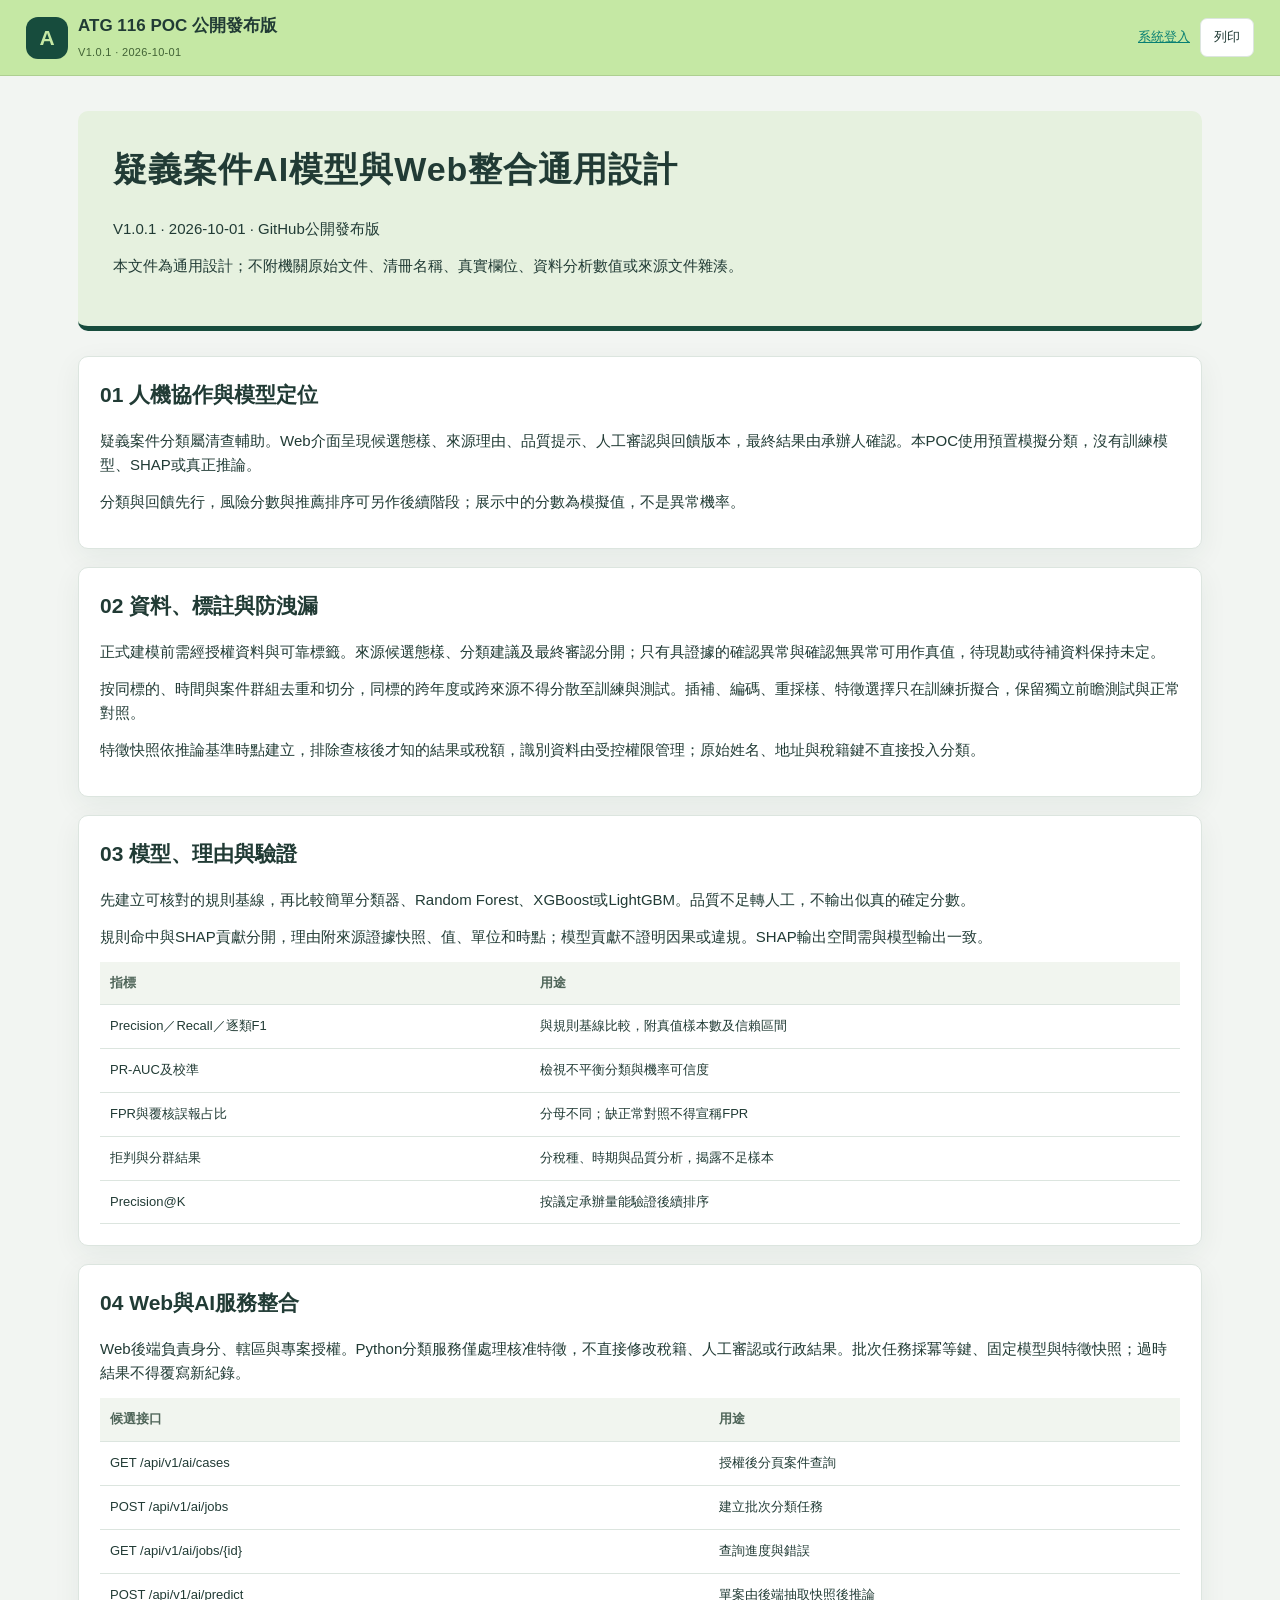
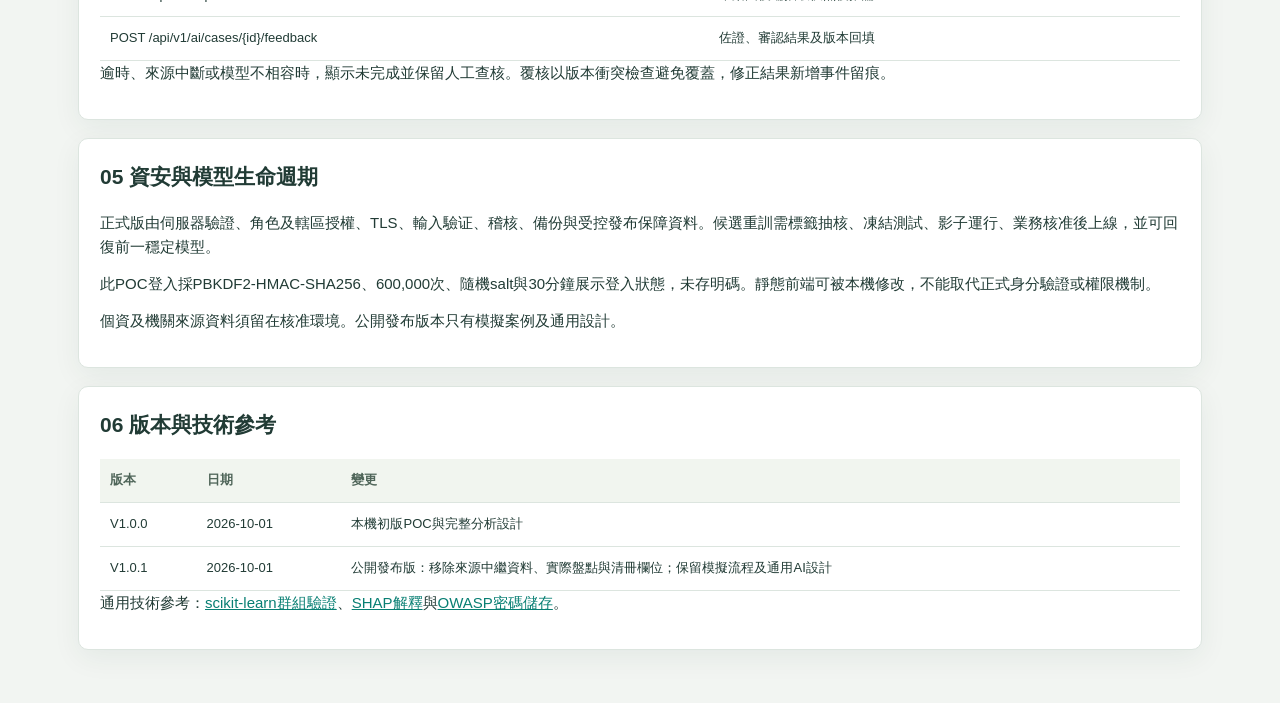
==== AI模型建構設計.html @ 0a3c7b0c "Publish source-free ATG 116 public POC v1.0.1" ====
<!doctype html><html lang="zh-Hant"><head><meta charset="utf-8"><meta name="viewport" content="width=device-width,initial-scale=1"><title>疑義案件AI模型與Web整合通用設計 · V1.0.1</title><link rel="stylesheet" href="styles.css"></head><body><header class="topbar"><div class="brand"><div class="brandmark">A</div><div><strong>ATG 116 POC 公開發布版</strong><small>V1.0.1 · 2026-10-01</small></div></div><div class="account"><a href="index.html">系統登入</a><button onclick="window.print()">列印</button></div></header><main class="doc"><div class="doccover"><h1>疑義案件AI模型與Web整合通用設計</h1><p>V1.0.1 · 2026-10-01 · GitHub公開發布版</p><p>本文件為通用設計；不附機關原始文件、清冊名稱、真實欄位、資料分析數值或來源文件雜湊。</p></div><section class="panel"><h2>01 人機協作與模型定位</h2><p>疑義案件分類屬清查輔助。Web介面呈現候選態樣、來源理由、品質提示、人工審認與回饋版本，最終結果由承辦人確認。本POC使用預置模擬分類，沒有訓練模型、SHAP或真正推論。</p><p>分類與回饋先行，風險分數與推薦排序可另作後續階段；展示中的分數為模擬值，不是異常機率。</p></section><section class="panel"><h2>02 資料、標註與防洩漏</h2><p>正式建模前需經授權資料與可靠標籤。來源候選態樣、分類建議及最終審認分開；只有具證據的確認異常與確認無異常可用作真值，待現勘或待補資料保持未定。</p><p>按同標的、時間與案件群組去重和切分，同標的跨年度或跨來源不得分散至訓練與測試。插補、編碼、重採樣、特徵選擇只在訓練折擬合，保留獨立前瞻測試與正常對照。</p><p>特徵快照依推論基準時點建立，排除查核後才知的結果或稅額，識別資料由受控權限管理；原始姓名、地址與稅籍鍵不直接投入分類。</p></section><section class="panel"><h2>03 模型、理由與驗證</h2><p>先建立可核對的規則基線，再比較簡單分類器、Random Forest、XGBoost或LightGBM。品質不足轉人工，不輸出似真的確定分數。</p><p>規則命中與SHAP貢獻分開，理由附來源證據快照、值、單位和時點；模型貢獻不證明因果或違規。SHAP輸出空間需與模型輸出一致。</p><div class="tablewrap"><table><thead><tr><th>指標</th><th>用途</th></tr></thead><tbody><tr><td>Precision／Recall／逐類F1</td><td>與規則基線比較，附真值樣本數及信賴區間</td></tr><tr><td>PR-AUC及校準</td><td>檢視不平衡分類與機率可信度</td></tr><tr><td>FPR與覆核誤報占比</td><td>分母不同；缺正常對照不得宣稱FPR</td></tr><tr><td>拒判與分群結果</td><td>分稅種、時期與品質分析，揭露不足樣本</td></tr><tr><td>Precision@K</td><td>按議定承辦量能驗證後續排序</td></tr></tbody></table></div></section><section class="panel"><h2>04 Web與AI服務整合</h2><p>Web後端負責身分、轄區與專案授權。Python分類服務僅處理核准特徵，不直接修改稅籍、人工審認或行政結果。批次任務採冪等鍵、固定模型與特徵快照；過時結果不得覆寫新紀錄。</p><div class="tablewrap"><table><thead><tr><th>候選接口</th><th>用途</th></tr></thead><tbody><tr><td>GET /api/v1/ai/cases</td><td>授權後分頁案件查詢</td></tr><tr><td>POST /api/v1/ai/jobs</td><td>建立批次分類任務</td></tr><tr><td>GET /api/v1/ai/jobs/{id}</td><td>查詢進度與錯誤</td></tr><tr><td>POST /api/v1/ai/predict</td><td>單案由後端抽取快照後推論</td></tr><tr><td>POST /api/v1/ai/cases/{id}/feedback</td><td>佐證、審認結果及版本回填</td></tr></tbody></table></div><p>逾時、來源中斷或模型不相容時，顯示未完成並保留人工查核。覆核以版本衝突檢查避免覆蓋，修正結果新增事件留痕。</p></section><section class="panel"><h2>05 資安與模型生命週期</h2><p>正式版由伺服器驗證、角色及轄區授權、TLS、輸入驗证、稽核、備份與受控發布保障資料。候選重訓需標籤抽核、凍結測試、影子運行、業務核准後上線，並可回復前一穩定模型。</p><p>此POC登入採PBKDF2-HMAC-SHA256、600,000次、隨機salt與30分鐘展示登入狀態，未存明碼。靜態前端可被本機修改，不能取代正式身分驗證或權限機制。</p><p>個資及機關來源資料須留在核准環境。公開發布版本只有模擬案例及通用設計。</p></section><section class="panel"><h2>06 版本與技術參考</h2><div class="tablewrap"><table><thead><tr><th>版本</th><th>日期</th><th>變更</th></tr></thead><tbody><tr><td>V1.0.0</td><td>2026-10-01</td><td>本機初版POC與完整分析設計</td></tr><tr><td>V1.0.1</td><td>2026-10-01</td><td>公開發布版：移除來源中繼資料、實際盤點與清冊欄位；保留模擬流程及通用AI設計</td></tr></tbody></table></div><p>通用技術參考：<a href="https://scikit-learn.org/stable/modules/cross_validation.html">scikit-learn群組驗證</a>、<a href="https://shap.readthedocs.io/en/latest/generated/shap.TreeExplainer.html">SHAP解釋</a>與<a href="https://cheatsheetseries.owasp.org/cheatsheets/Password_Storage_Cheat_Sheet.html">OWASP密碼儲存</a>。</p></section></main></body></html>
---- styles.css ----
/* ATG 116 POC V1.0.1 | 2026-10-01 | See CHANGELOG.md */

:root{--green:#174c3d;--accent:#c5e8a4;--teal:#087f73;--bg:#f2f5f2;--ink:#213b35;--muted:#62756e;--line:#dce5df;--amber:#a46612;--red:#b24732;--shadow:0 8px 28px #173c2910}*{box-sizing:border-box}body{margin:0;font:15px/1.6 "Segoe UI","Microsoft JhengHei",sans-serif;color:var(--ink);background:var(--bg)}button,input,select,textarea{font:inherit}button,a,input,select,textarea{outline-offset:4px}button{cursor:pointer;border:1px solid var(--line);background:white;color:var(--ink);border-radius:7px;padding:8px 13px}button:hover{border-color:var(--teal);background:#edf6f0}button:disabled{opacity:.55;cursor:wait}.primary{background:var(--green);color:white;border-color:var(--green)}.primary:hover{background:#28684f;color:white}a{color:var(--teal)}h1,h2,h3,p{margin-top:0}h1{font-size:29px;line-height:1.4;letter-spacing:.03em}h2{font-size:21px}h3{font-size:16px;margin-bottom:9px}p{margin-bottom:13px}.muted,small{color:var(--muted)}.eyebrow{font-size:12px;letter-spacing:.17em;text-transform:uppercase;color:var(--teal);font-weight:700}.badge{display:inline-block;font-size:12px;border-radius:5px;padding:2px 7px;background:#e8f1e9;color:#356044;white-space:normal}.badge.amber{background:#fff2d8;color:#835417}.badge.red{background:#fdebe4;color:var(--red)}.badge.blue{background:#e8eff8;color:#32598a}.topbar{background:var(--accent);min-height:70px;padding:12px 26px;display:flex;align-items:center;gap:20px;border-bottom:1px solid #aecf91}.brand{display:flex;align-items:center;gap:10px;min-width:270px}.brandmark{display:grid;place-items:center;width:42px;height:42px;background:var(--green);border-radius:12px;color:var(--accent);font-weight:800;font-size:21px}.brand strong{display:block;font-size:17px}.brand small{font-size:11px;color:#426335;letter-spacing:.03em}.toplinks{display:flex;gap:5px;flex-wrap:wrap}.toplinks button{background:transparent;border:0}.toplinks .active{background:var(--green);color:white}.account{margin-left:auto;display:flex;align-items:center;gap:10px;font-size:13px}.shell{display:grid;grid-template-columns:210px minmax(0,1fr);min-height:calc(100vh - 70px)}.sidebar{background:#fff;border-right:1px solid var(--line);padding:23px 16px}.sidebar .eyebrow{margin:15px 11px 8px}.sidebar button{display:block;text-align:left;width:100%;border:none;margin-bottom:5px;padding:11px 14px}.sidebar .active{background:#e4f0e1;color:var(--green);font-weight:700;border-left:3px solid var(--teal)}.sidebar footer{font-size:12px;margin:30px 12px;color:var(--muted)}main{padding:27px 30px;min-width:0}.pagehead{display:flex;align-items:center;gap:18px;justify-content:space-between;margin-bottom:23px}.pagehead h1{margin-bottom:4px}.actions{display:flex;gap:8px;flex-wrap:wrap}.notice{border-left:3px solid var(--teal);background:#e7f2ec;padding:10px 16px;margin-bottom:20px;font-size:13px}.notice.warning{background:#fff5e2;border-color:#d79b35}.cards{display:grid;grid-template-columns:repeat(4,minmax(0,1fr));gap:15px;margin-bottom:22px}.card,.panel{background:white;border:1px solid var(--line);border-radius:10px;box-shadow:var(--shadow)}.card{padding:19px 20px}.card strong{display:block;font-size:31px;line-height:1.3;margin:7px 0}.card .unit{font-size:13px;font-weight:400}.panel{padding:21px;min-width:0;margin-bottom:18px}.panelhead{display:flex;justify-content:space-between;align-items:center;margin-bottom:15px;gap:15px}.panelhead h2{margin:0}.grid2{display:grid;grid-template-columns:minmax(0,1.5fr) minmax(0,1fr);gap:18px}.gridEqual{display:grid;grid-template-columns:1fr 1fr;gap:18px}.filters{display:flex;flex-wrap:wrap;gap:12px;align-items:end;margin-bottom:18px}label{display:block;font-size:13px;color:var(--muted)}label input,label select,label textarea{display:block;margin-top:5px;width:100%}input,select,textarea{border:1px solid #ccd9d0;border-radius:6px;padding:9px 11px;background:white;color:var(--ink);min-width:0}textarea{resize:vertical;min-height:90px}.filters input[type=search]{min-width:240px}.filters input[type=range]{padding:0;width:145px}.tablewrap{overflow:auto}table{width:100%;border-collapse:collapse;font-size:13px}th{background:#f1f5ef;text-align:left;color:#4f6559;font-weight:600}th,td{padding:11px 10px;border-bottom:1px solid var(--line);vertical-align:top}tbody tr:hover{background:#f8fbf6}td button{padding:4px 9px;font-size:12px}.num{text-align:right;font-variant-numeric:tabular-nums}.progress{height:9px;background:#e6ede7;border-radius:10px;overflow:hidden}.progress span{display:block;height:100%;background:var(--teal);border-radius:10px}.row{display:flex;justify-content:space-between;gap:18px;margin-bottom:9px}.steps{display:flex;gap:10px;flex-wrap:wrap}.step{flex:1;min-width:150px;border:1px solid var(--line);border-radius:8px;padding:15px}.step b{display:block;font-size:13px;color:var(--teal);margin-bottom:5px}.mapgrid{display:grid;grid-template-columns:240px minmax(0,1fr) 295px;gap:15px;align-items:start}.mapgrid .panel{padding:15px}.maparea{height:540px;position:relative;overflow:hidden;background:#edf0df;border:1px solid #cddcce;border-radius:10px}.maparea svg{width:100%;height:100%}.maplabel{position:absolute;top:14px;left:15px;background:#ffffffec;border-radius:6px;padding:7px 11px;font-size:12px;pointer-events:none}.maplegend{position:absolute;bottom:15px;left:15px;background:#ffffffed;padding:10px 13px;font-size:11px;border-radius:6px;pointer-events:none}.maptools{position:absolute;right:14px;top:15px;display:grid;gap:7px}.maptools button{width:36px;padding:4px}.mapcase{cursor:pointer;transition:opacity .2s}.mapcase:hover circle{stroke:white;stroke-width:4}.mapcase.selected circle{stroke:#1e4638;stroke-width:5}.layercheck{display:flex;gap:9px;align-items:center;padding:9px 0;color:var(--ink)}.layercheck input{width:17px;height:17px;margin:0}.mapfooter{font-size:11px;padding:7px 12px;background:#e2e9df}.reason{padding:10px 12px;background:#f2f6ef;border-radius:7px;margin-bottom:9px;font-size:13px}.reason small{display:block}.detailgrid{display:grid;grid-template-columns:1fr 1fr;gap:11px;margin-bottom:17px}.detailgrid small{display:block}.timeline{border-left:2px solid #cfdfd0;padding-left:14px;margin:15px 0}.timeline p{font-size:12px}.chat{padding:14px;border-radius:9px;background:#edf5ec;margin-bottom:15px}.metricrows .row{font-size:13px}.metricrows .progress{margin-bottom:18px}.doclink{display:block;padding:15px;border:1px solid var(--line);border-radius:8px;margin-top:12px;text-decoration:none}.doclink strong{display:block}.doclink:hover{background:#f0f8ee}.empty{padding:35px;text-align:center;color:var(--muted)}dialog{border:0;border-radius:12px;max-width:740px;width:calc(100% - 32px);max-height:92vh;box-shadow:0 24px 90px #102f3540;padding:25px;color:var(--ink)}dialog::backdrop{background:#153e3280}dialog .close{float:right}.toast{position:fixed;bottom:25px;left:50%;transform:translateX(-50%);background:var(--green);color:white;padding:12px 22px;border-radius:8px;z-index:20;max-width:90%;box-shadow:var(--shadow)}.hidden,[hidden]{display:none!important}.loginbody{min-height:100vh;background:linear-gradient(110deg,#e7f2df 0%,#f4f7f0 52%,#e2ece7 100%)}.loginlayout{display:grid;grid-template-columns:1.2fr 1fr;gap:50px;max-width:1100px;margin:7vh auto;padding:0 35px;align-items:center}.loginintro h1{font-size:42px;line-height:1.5;margin:16px 0}.loginintro p{max-width:490px}.loginpanel{padding:34px;background:#fff;border:1px solid var(--line);border-radius:14px;box-shadow:0 15px 70px #1d533b15}.loginpanel label{margin-bottom:16px}.loginpanel button[type=submit]{width:100%;padding:12px;margin-top:9px}.loginpanel .error{color:var(--red);min-height:25px;font-size:13px}.loginart{width:100%;height:190px;margin-top:25px}.loginfooter{text-align:center;font-size:12px;color:var(--muted);padding:24px}.doc{max-width:1180px;margin:auto;padding:35px 28px}.doccover{padding:35px;border-bottom:5px solid var(--green);background:#e6f1df;border-radius:10px;margin-bottom:25px}.doccover h1{font-size:34px;max-width:850px}.doclayout{display:grid;grid-template-columns:210px minmax(0,1fr);gap:24px}.doclayout>article{min-width:0}.docsection td{overflow-wrap:anywhere}.docsection .tablewrap{max-width:100%}.doclayout>article{min-width:0}.docsection td{overflow-wrap:anywhere}.docsection .tablewrap{max-width:100%}.docnav{position:sticky;top:20px;align-self:start;background:white;padding:17px;border:1px solid var(--line);border-radius:8px}.docnav a{display:block;text-decoration:none;font-size:13px;padding:5px}.docsection{scroll-margin-top:20px}.docsection .panel{padding:25px}.docsection li{margin-bottom:7px}.docsection pre{white-space:pre-wrap;overflow-wrap:anywhere;background:#19392f;color:#e5f3e6;border-radius:8px;padding:19px;font:12px/1.7 Consolas,monospace}.flow{display:flex;gap:9px;flex-wrap:wrap}.flow span{flex:1;min-width:115px;background:#edf3e8;padding:12px;border-radius:6px;font-size:13px;border-top:3px solid var(--teal)}.docsection h2{color:var(--green);border-bottom:1px solid var(--line);padding-bottom:10px}.sourcefield{font-size:12px;overflow-wrap:anywhere}.checklist{display:grid;grid-template-columns:1fr 1fr;gap:12px}.checklist div{background:#f4f7f0;border-radius:6px;padding:12px}.code{font-family:Consolas,monospace;font-size:12px}.versionlabel{font-family:Consolas,monospace;font-size:12px}.help{font-size:12px;color:var(--muted)}
@media(min-width:1600px){main{padding:35px 40px}.maparea{height:650px}}@media(max-width:1200px){.mapgrid{grid-template-columns:215px minmax(0,1fr)}.mapdetail{grid-column:1/-1}.mapdetail .detailgrid{grid-template-columns:repeat(4,1fr)}.toplinks{display:none}.grid2{grid-template-columns:1fr}.cards{gap:10px}.card{padding:15px}.card strong{font-size:27px}}@media(max-width:800px){.shell{grid-template-columns:1fr}.sidebar{display:flex;overflow:auto;padding:10px;gap:5px;border-bottom:1px solid var(--line)}.sidebar .eyebrow,.sidebar footer{display:none}.sidebar button{width:auto;white-space:nowrap;padding:8px 12px;margin:0}.topbar{padding:12px 15px;flex-wrap:wrap;gap:8px}.brand{min-width:0}.brand strong{font-size:14px}.brand small{font-size:10px}.account{margin-left:0}.account .username{display:none}main{padding:19px 15px}.pagehead{align-items:start;flex-direction:column;gap:10px}h1{font-size:24px}.cards{grid-template-columns:1fr 1fr}.gridEqual,.mapgrid,.loginlayout,.doclayout{grid-template-columns:minmax(0,1fr)}.maparea{height:390px}.mapgrid .layers{display:grid;grid-template-columns:1fr 1fr;gap:3px 10px}.mapgrid .layers h3,.mapgrid .layers .help{grid-column:1/-1}.mapdetail .detailgrid{grid-template-columns:1fr 1fr}.loginlayout{gap:24px;margin:30px auto;padding:0 20px}.loginintro h1{font-size:30px}.loginart{display:none}.loginpanel{padding:24px}.doc{padding:20px 12px}.doccover{padding:24px}.doccover h1{font-size:26px}.docnav{position:static}.docnav a{display:inline-block}.docsection .panel{padding:17px}.checklist{grid-template-columns:1fr}.filters>*{max-width:100%}.filters input[type=search]{min-width:0;width:100%}.panel{padding:16px}.docsection table{min-width:550px}table .nowrap{white-space:nowrap}}@media print{body{background:white;font-size:11pt}.topbar,.sidebar,.docnav,.actions,.no-print{display:none!important}.doc,.docsection .panel{padding:0}.doclayout{display:block}.doccover{background:white;page-break-after:always;border-radius:0}.docsection .panel{box-shadow:none;border:0;margin-bottom:25px}.docsection h2{break-after:avoid}.docsection tr,.flow,.notice{break-inside:avoid}.docsection table{font-size:9pt;min-width:0}.tablewrap{overflow:visible}.docsection pre{background:#f3f3f3;color:#111;font-size:9pt}.shell{display:block}main{padding:0}a{color:inherit;text-decoration:none}@page{size:A4;margin:18mm 15mm}}
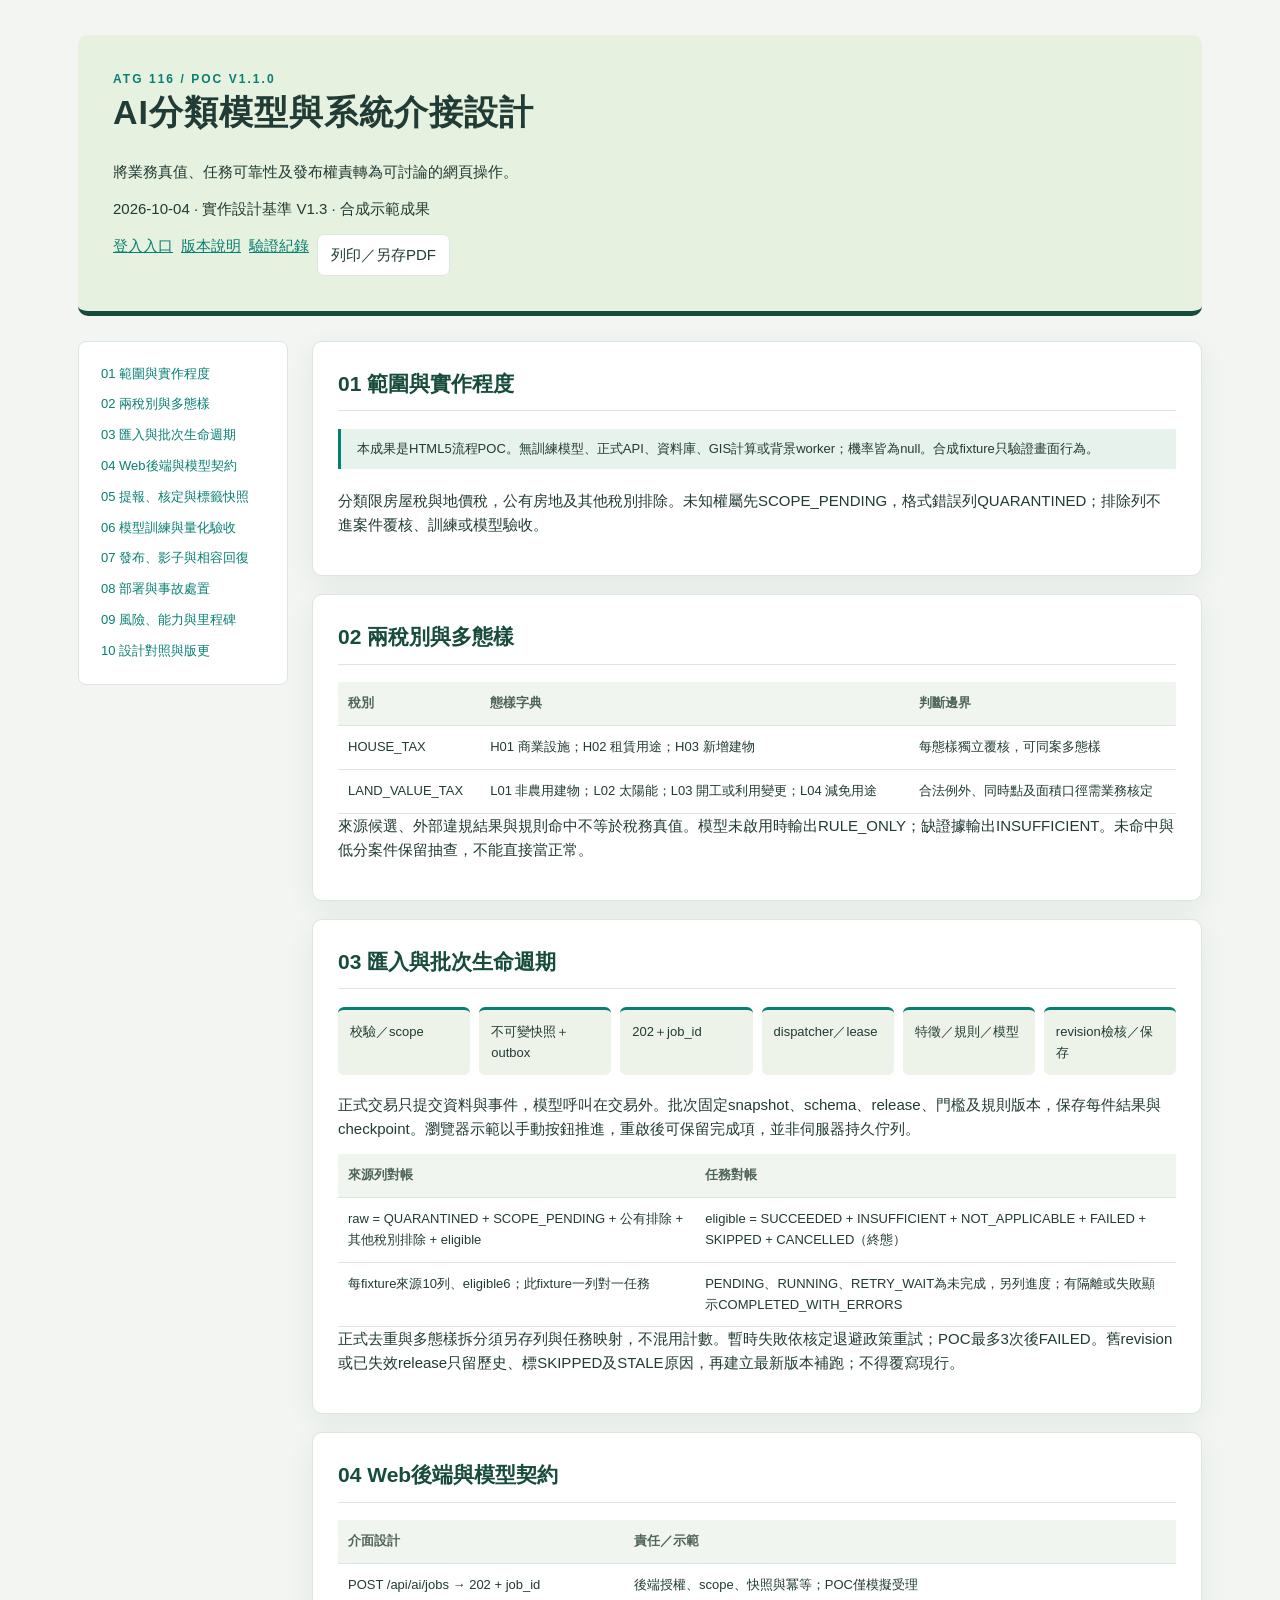
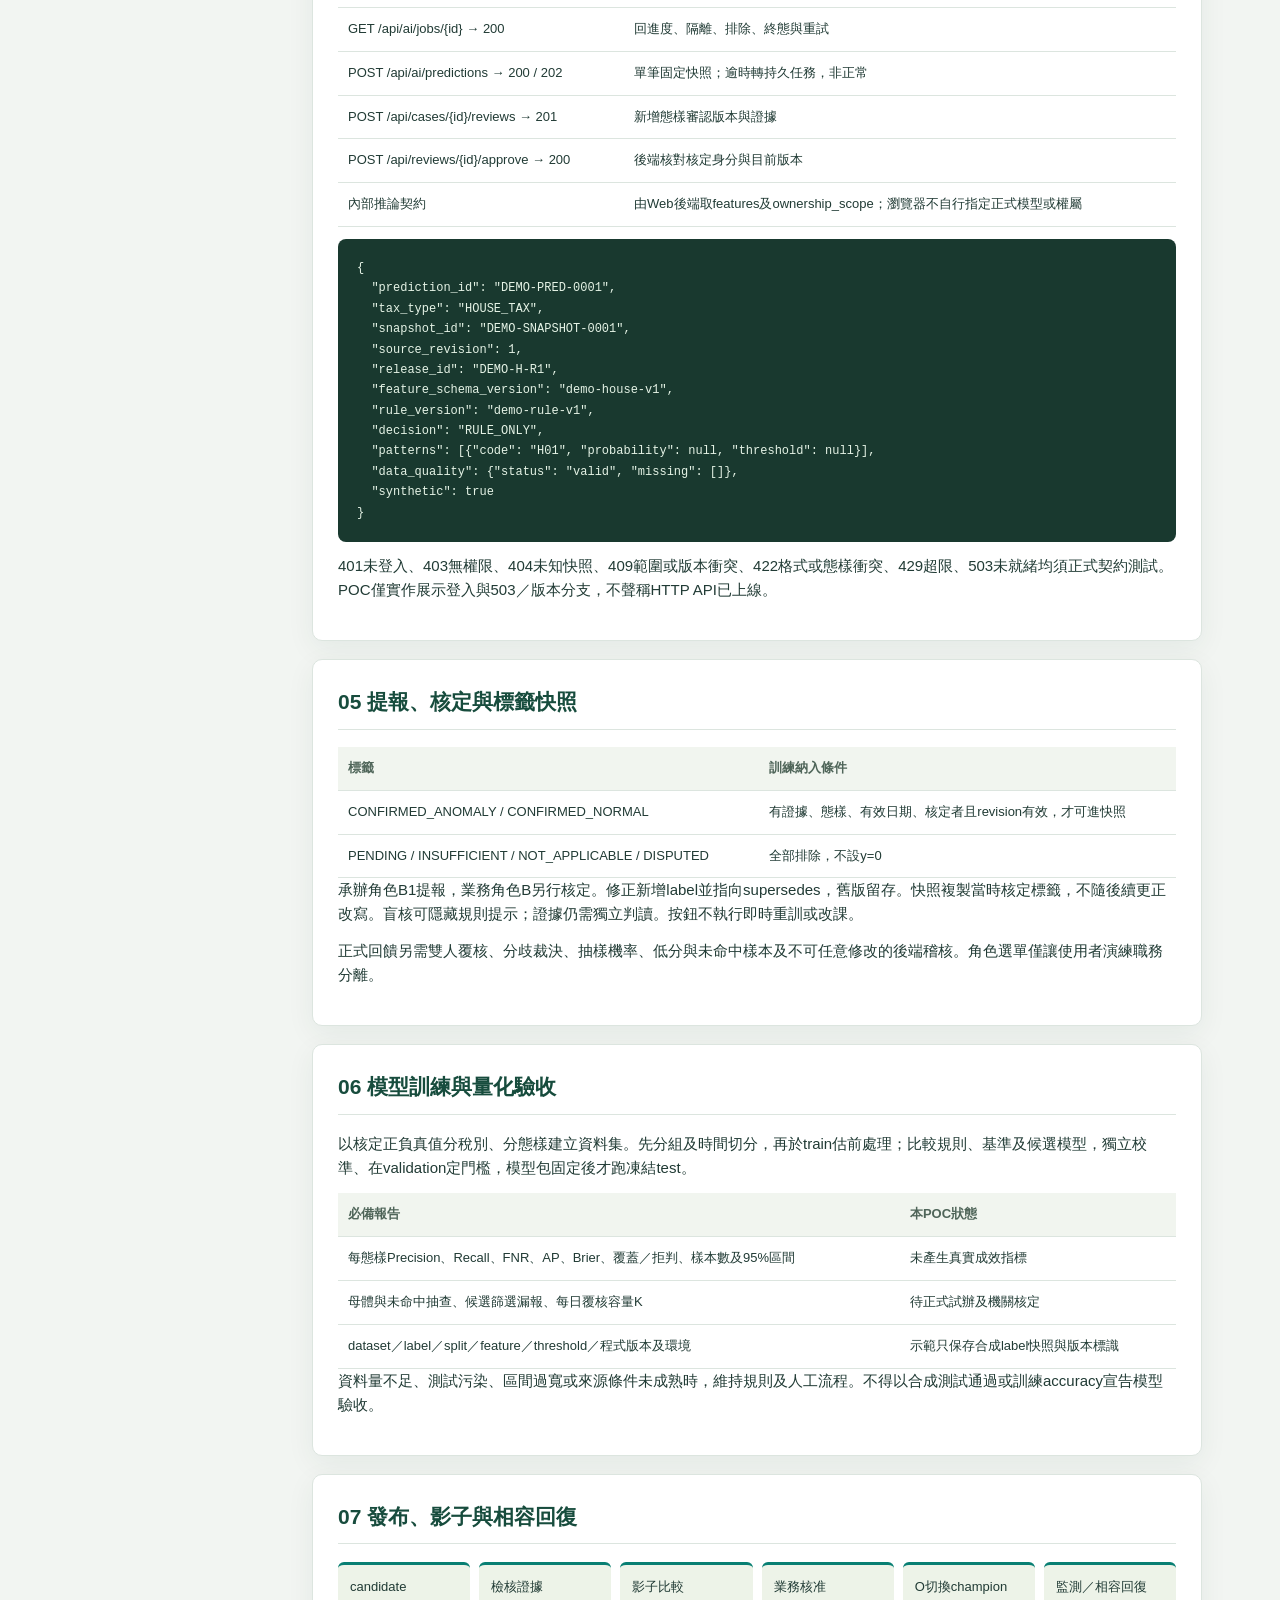
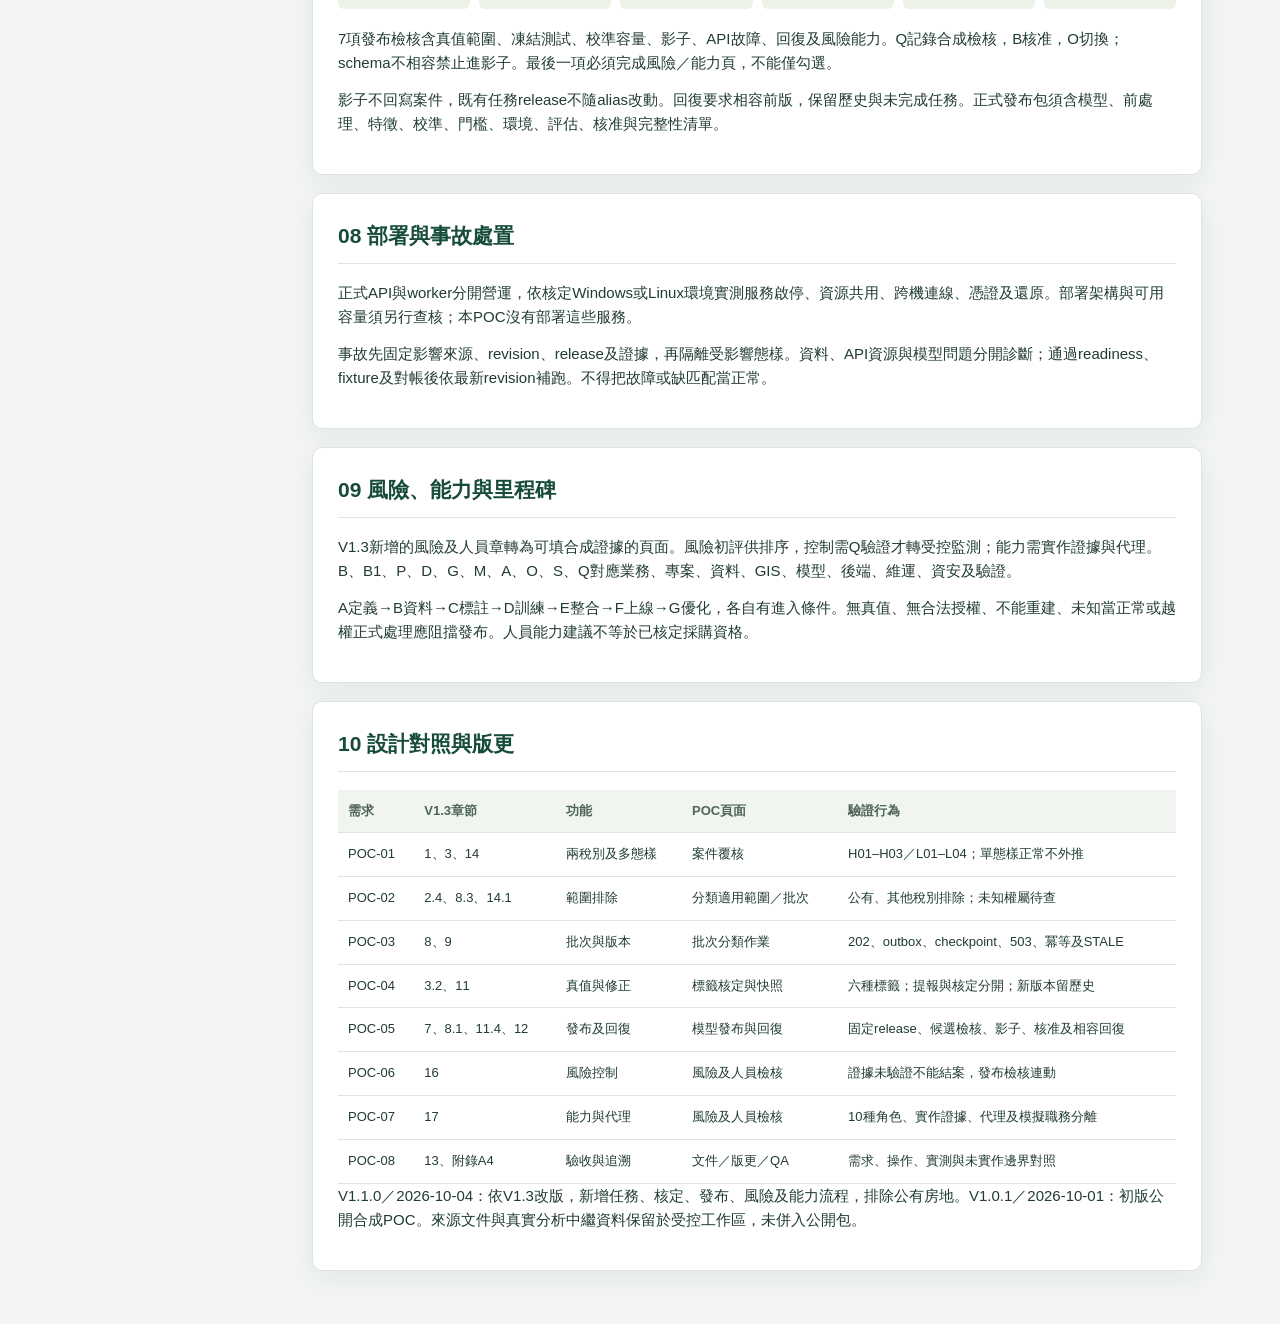
==== commit eff36149: "Update ATG 116 POC to v1.1.0 aligned with design v1.3" ====
--- a/AI模型建構設計.html
+++ b/AI模型建構設計.html
@@ -1 +1,13 @@
-<!doctype html><html lang="zh-Hant"><head><meta charset="utf-8"><meta name="viewport" content="width=device-width,initial-scale=1"><title>疑義案件AI模型與Web整合通用設計 · V1.0.1</title><link rel="stylesheet" href="styles.css"></head><body><header class="topbar"><div class="brand"><div class="brandmark">A</div><div><strong>ATG 116 POC 公開發布版</strong><small>V1.0.1 · 2026-10-01</small></div></div><div class="account"><a href="index.html">系統登入</a><button onclick="window.print()">列印</button></div></header><main class="doc"><div class="doccover"><h1>疑義案件AI模型與Web整合通用設計</h1><p>V1.0.1 · 2026-10-01 · GitHub公開發布版</p><p>本文件為通用設計；不附機關原始文件、清冊名稱、真實欄位、資料分析數值或來源文件雜湊。</p></div><section class="panel"><h2>01 人機協作與模型定位</h2><p>疑義案件分類屬清查輔助。Web介面呈現候選態樣、來源理由、品質提示、人工審認與回饋版本，最終結果由承辦人確認。本POC使用預置模擬分類，沒有訓練模型、SHAP或真正推論。</p><p>分類與回饋先行，風險分數與推薦排序可另作後續階段；展示中的分數為模擬值，不是異常機率。</p></section><section class="panel"><h2>02 資料、標註與防洩漏</h2><p>正式建模前需經授權資料與可靠標籤。來源候選態樣、分類建議及最終審認分開；只有具證據的確認異常與確認無異常可用作真值，待現勘或待補資料保持未定。</p><p>按同標的、時間與案件群組去重和切分，同標的跨年度或跨來源不得分散至訓練與測試。插補、編碼、重採樣、特徵選擇只在訓練折擬合，保留獨立前瞻測試與正常對照。</p><p>特徵快照依推論基準時點建立，排除查核後才知的結果或稅額，識別資料由受控權限管理；原始姓名、地址與稅籍鍵不直接投入分類。</p></section><section class="panel"><h2>03 模型、理由與驗證</h2><p>先建立可核對的規則基線，再比較簡單分類器、Random Forest、XGBoost或LightGBM。品質不足轉人工，不輸出似真的確定分數。</p><p>規則命中與SHAP貢獻分開，理由附來源證據快照、值、單位和時點；模型貢獻不證明因果或違規。SHAP輸出空間需與模型輸出一致。</p><div class="tablewrap"><table><thead><tr><th>指標</th><th>用途</th></tr></thead><tbody><tr><td>Precision／Recall／逐類F1</td><td>與規則基線比較，附真值樣本數及信賴區間</td></tr><tr><td>PR-AUC及校準</td><td>檢視不平衡分類與機率可信度</td></tr><tr><td>FPR與覆核誤報占比</td><td>分母不同；缺正常對照不得宣稱FPR</td></tr><tr><td>拒判與分群結果</td><td>分稅種、時期與品質分析，揭露不足樣本</td></tr><tr><td>Precision@K</td><td>按議定承辦量能驗證後續排序</td></tr></tbody></table></div></section><section class="panel"><h2>04 Web與AI服務整合</h2><p>Web後端負責身分、轄區與專案授權。Python分類服務僅處理核准特徵，不直接修改稅籍、人工審認或行政結果。批次任務採冪等鍵、固定模型與特徵快照；過時結果不得覆寫新紀錄。</p><div class="tablewrap"><table><thead><tr><th>候選接口</th><th>用途</th></tr></thead><tbody><tr><td>GET /api/v1/ai/cases</td><td>授權後分頁案件查詢</td></tr><tr><td>POST /api/v1/ai/jobs</td><td>建立批次分類任務</td></tr><tr><td>GET /api/v1/ai/jobs/{id}</td><td>查詢進度與錯誤</td></tr><tr><td>POST /api/v1/ai/predict</td><td>單案由後端抽取快照後推論</td></tr><tr><td>POST /api/v1/ai/cases/{id}/feedback</td><td>佐證、審認結果及版本回填</td></tr></tbody></table></div><p>逾時、來源中斷或模型不相容時，顯示未完成並保留人工查核。覆核以版本衝突檢查避免覆蓋，修正結果新增事件留痕。</p></section><section class="panel"><h2>05 資安與模型生命週期</h2><p>正式版由伺服器驗證、角色及轄區授權、TLS、輸入驗证、稽核、備份與受控發布保障資料。候選重訓需標籤抽核、凍結測試、影子運行、業務核准後上線，並可回復前一穩定模型。</p><p>此POC登入採PBKDF2-HMAC-SHA256、600,000次、隨機salt與30分鐘展示登入狀態，未存明碼。靜態前端可被本機修改，不能取代正式身分驗證或權限機制。</p><p>個資及機關來源資料須留在核准環境。公開發布版本只有模擬案例及通用設計。</p></section><section class="panel"><h2>06 版本與技術參考</h2><div class="tablewrap"><table><thead><tr><th>版本</th><th>日期</th><th>變更</th></tr></thead><tbody><tr><td>V1.0.0</td><td>2026-10-01</td><td>本機初版POC與完整分析設計</td></tr><tr><td>V1.0.1</td><td>2026-10-01</td><td>公開發布版：移除來源中繼資料、實際盤點與清冊欄位；保留模擬流程及通用AI設計</td></tr></tbody></table></div><p>通用技術參考：<a href="https://scikit-learn.org/stable/modules/cross_validation.html">scikit-learn群組驗證</a>、<a href="https://shap.readthedocs.io/en/latest/generated/shap.TreeExplainer.html">SHAP解釋</a>與<a href="https://cheatsheetseries.owasp.org/cheatsheets/Password_Storage_Cheat_Sheet.html">OWASP密碼儲存</a>。</p></section></main></body></html>+<!doctype html><html lang="zh-Hant"><head><meta charset="utf-8"><meta name="viewport" content="width=device-width,initial-scale=1"><meta name="referrer" content="no-referrer"><title>AI分類模型與系統介接設計 · V1.1.0</title><link rel="stylesheet" href="styles.css"></head><body><div class="doc"><header class="doccover"><div class="eyebrow">ATG 116 / POC V1.1.0</div><h1>AI分類模型與系統介接設計</h1><p>將業務真值、任務可靠性及發布權責轉為可討論的網頁操作。</p><p>2026-10-04 · 實作設計基準 V1.3 · 合成示範成果</p><div class="actions"><a href="index.html">登入入口</a><a href="版本與交付說明.html">版本說明</a><a href="驗證紀錄.html">驗證紀錄</a><button onclick="window.print()">列印／另存PDF</button></div></header><div class="doclayout"><nav class="docnav"><a href="#boundary">01 範圍與實作程度</a><a href="#patterns">02 兩稅別與多態樣</a><a href="#jobs">03 匯入與批次生命週期</a><a href="#api">04 Web後端與模型契約</a><a href="#labels">05 提報、核定與標籤快照</a><a href="#evaluation">06 模型訓練與量化驗收</a><a href="#release">07 發布、影子與相容回復</a><a href="#operations">08 部署與事故處置</a><a href="#risk">09 風險、能力與里程碑</a><a href="#trace">10 設計對照與版更</a></nav><article class="docsection"><section class="panel" id="boundary"><h2>01 範圍與實作程度</h2><div class="notice">本成果是HTML5流程POC。無訓練模型、正式API、資料庫、GIS計算或背景worker；機率皆為null。合成fixture只驗證畫面行為。</div><p>分類限房屋稅與地價稅，公有房地及其他稅別排除。未知權屬先SCOPE_PENDING，格式錯誤列QUARANTINED；排除列不進案件覆核、訓練或模型驗收。</p></section><section class="panel" id="patterns"><h2>02 兩稅別與多態樣</h2><div class="tablewrap"><table><thead><tr><th>稅別</th><th>態樣字典</th><th>判斷邊界</th></tr></thead><tbody><tr><td>HOUSE_TAX</td><td>H01 商業設施；H02 租賃用途；H03 新增建物</td><td>每態樣獨立覆核，可同案多態樣</td></tr><tr><td>LAND_VALUE_TAX</td><td>L01 非農用建物；L02 太陽能；L03 開工或利用變更；L04 減免用途</td><td>合法例外、同時點及面積口徑需業務核定</td></tr></tbody></table></div><p>來源候選、外部違規結果與規則命中不等於稅務真值。模型未啟用時輸出RULE_ONLY；缺證據輸出INSUFFICIENT。未命中與低分案件保留抽查，不能直接當正常。</p></section><section class="panel" id="jobs"><h2>03 匯入與批次生命週期</h2><div class="flow"><span>校驗／scope</span><span>不可變快照＋outbox</span><span>202＋job_id</span><span>dispatcher／lease</span><span>特徵／規則／模型</span><span>revision檢核／保存</span></div><p style="margin-top:18px">正式交易只提交資料與事件，模型呼叫在交易外。批次固定snapshot、schema、release、門檻及規則版本，保存每件結果與checkpoint。瀏覽器示範以手動按鈕推進，重啟後可保留完成項，並非伺服器持久佇列。</p><div class="tablewrap"><table><thead><tr><th>來源列對帳</th><th>任務對帳</th></tr></thead><tbody><tr><td>raw = QUARANTINED + SCOPE_PENDING + 公有排除 + 其他稅別排除 + eligible</td><td>eligible = SUCCEEDED + INSUFFICIENT + NOT_APPLICABLE + FAILED + SKIPPED + CANCELLED（終態）</td></tr><tr><td>每fixture來源10列、eligible6；此fixture一列對一任務</td><td>PENDING、RUNNING、RETRY_WAIT為未完成，另列進度；有隔離或失敗顯示COMPLETED_WITH_ERRORS</td></tr></tbody></table></div><p>正式去重與多態樣拆分須另存列與任務映射，不混用計數。暫時失敗依核定退避政策重試；POC最多3次後FAILED。舊revision或已失效release只留歷史、標SKIPPED及STALE原因，再建立最新版本補跑；不得覆寫現行。</p></section><section class="panel" id="api"><h2>04 Web後端與模型契約</h2><div class="tablewrap"><table><thead><tr><th>介面設計</th><th>責任／示範</th></tr></thead><tbody><tr><td>POST /api/ai/jobs → 202 + job_id</td><td>後端授權、scope、快照與冪等；POC僅模擬受理</td></tr><tr><td>GET /api/ai/jobs/{id} → 200</td><td>回進度、隔離、排除、終態與重試</td></tr><tr><td>POST /api/ai/predictions → 200 / 202</td><td>單筆固定快照；逾時轉持久任務，非正常</td></tr><tr><td>POST /api/cases/{id}/reviews → 201</td><td>新增態樣審認版本與證據</td></tr><tr><td>POST /api/reviews/{id}/approve → 200</td><td>後端核對核定身分與目前版本</td></tr><tr><td>內部推論契約</td><td>由Web後端取features及ownership_scope；瀏覽器不自行指定正式模型或權屬</td></tr></tbody></table></div><pre>{
+  "prediction_id": "DEMO-PRED-0001",
+  "tax_type": "HOUSE_TAX",
+  "snapshot_id": "DEMO-SNAPSHOT-0001",
+  "source_revision": 1,
+  "release_id": "DEMO-H-R1",
+  "feature_schema_version": "demo-house-v1",
+  "rule_version": "demo-rule-v1",
+  "decision": "RULE_ONLY",
+  "patterns": [{"code": "H01", "probability": null, "threshold": null}],
+  "data_quality": {"status": "valid", "missing": []},
+  "synthetic": true
+}</pre><p>401未登入、403無權限、404未知快照、409範圍或版本衝突、422格式或態樣衝突、429超限、503未就緒均須正式契約測試。POC僅實作展示登入與503／版本分支，不聲稱HTTP API已上線。</p></section><section class="panel" id="labels"><h2>05 提報、核定與標籤快照</h2><div class="tablewrap"><table><thead><tr><th>標籤</th><th>訓練納入條件</th></tr></thead><tbody><tr><td>CONFIRMED_ANOMALY / CONFIRMED_NORMAL</td><td>有證據、態樣、有效日期、核定者且revision有效，才可進快照</td></tr><tr><td>PENDING / INSUFFICIENT / NOT_APPLICABLE / DISPUTED</td><td>全部排除，不設y=0</td></tr></tbody></table></div><p>承辦角色B1提報，業務角色B另行核定。修正新增label並指向supersedes，舊版留存。快照複製當時核定標籤，不隨後續更正改寫。盲核可隱藏規則提示；證據仍需獨立判讀。按鈕不執行即時重訓或改課。</p><p>正式回饋另需雙人覆核、分歧裁決、抽樣機率、低分與未命中樣本及不可任意修改的後端稽核。角色選單僅讓使用者演練職務分離。</p></section><section class="panel" id="evaluation"><h2>06 模型訓練與量化驗收</h2><p>以核定正負真值分稅別、分態樣建立資料集。先分組及時間切分，再於train估前處理；比較規則、基準及候選模型，獨立校準、在validation定門檻，模型包固定後才跑凍結test。</p><div class="tablewrap"><table><thead><tr><th>必備報告</th><th>本POC狀態</th></tr></thead><tbody><tr><td>每態樣Precision、Recall、FNR、AP、Brier、覆蓋／拒判、樣本數及95%區間</td><td>未產生真實成效指標</td></tr><tr><td>母體與未命中抽查、候選篩選漏報、每日覆核容量K</td><td>待正式試辦及機關核定</td></tr><tr><td>dataset／label／split／feature／threshold／程式版本及環境</td><td>示範只保存合成label快照與版本標識</td></tr></tbody></table></div><p>資料量不足、測試污染、區間過寬或來源條件未成熟時，維持規則及人工流程。不得以合成測試通過或訓練accuracy宣告模型驗收。</p></section><section class="panel" id="release"><h2>07 發布、影子與相容回復</h2><div class="flow"><span>candidate</span><span>檢核證據</span><span>影子比較</span><span>業務核准</span><span>O切換champion</span><span>監測／相容回復</span></div><p style="margin-top:18px">7項發布檢核含真值範圍、凍結測試、校準容量、影子、API故障、回復及風險能力。Q記錄合成檢核，B核准，O切換；schema不相容禁止進影子。最後一項必須完成風險／能力頁，不能僅勾選。</p><p>影子不回寫案件，既有任務release不隨alias改動。回復要求相容前版，保留歷史與未完成任務。正式發布包須含模型、前處理、特徵、校準、門檻、環境、評估、核准與完整性清單。</p></section><section class="panel" id="operations"><h2>08 部署與事故處置</h2><p>正式API與worker分開營運，依核定Windows或Linux環境實測服務啟停、資源共用、跨機連線、憑證及還原。部署架構與可用容量須另行查核；本POC沒有部署這些服務。</p><p>事故先固定影響來源、revision、release及證據，再隔離受影響態樣。資料、API資源與模型問題分開診斷；通過readiness、fixture及對帳後依最新revision補跑。不得把故障或缺匹配當正常。</p></section><section class="panel" id="risk"><h2>09 風險、能力與里程碑</h2><p>V1.3新增的風險及人員章轉為可填合成證據的頁面。風險初評供排序，控制需Q驗證才轉受控監測；能力需實作證據與代理。B、B1、P、D、G、M、A、O、S、Q對應業務、專案、資料、GIS、模型、後端、維運、資安及驗證。</p><p>A定義→B資料→C標註→D訓練→E整合→F上線→G優化，各自有進入條件。無真值、無合法授權、不能重建、未知當正常或越權正式處理應阻擋發布。人員能力建議不等於已核定採購資格。</p></section><section class="panel" id="trace"><h2>10 設計對照與版更</h2><div class="tablewrap"><table><thead><tr><th>需求</th><th>V1.3章節</th><th>功能</th><th>POC頁面</th><th>驗證行為</th></tr></thead><tbody><tr><td>POC-01</td><td>1、3、14</td><td>兩稅別及多態樣</td><td>案件覆核</td><td>H01–H03／L01–L04；單態樣正常不外推</td></tr><tr><td>POC-02</td><td>2.4、8.3、14.1</td><td>範圍排除</td><td>分類適用範圍／批次</td><td>公有、其他稅別排除；未知權屬待查</td></tr><tr><td>POC-03</td><td>8、9</td><td>批次與版本</td><td>批次分類作業</td><td>202、outbox、checkpoint、503、冪等及STALE</td></tr><tr><td>POC-04</td><td>3.2、11</td><td>真值與修正</td><td>標籤核定與快照</td><td>六種標籤；提報與核定分開；新版本留歷史</td></tr><tr><td>POC-05</td><td>7、8.1、11.4、12</td><td>發布及回復</td><td>模型發布與回復</td><td>固定release、候選檢核、影子、核准及相容回復</td></tr><tr><td>POC-06</td><td>16</td><td>風險控制</td><td>風險及人員檢核</td><td>證據未驗證不能結案，發布檢核連動</td></tr><tr><td>POC-07</td><td>17</td><td>能力與代理</td><td>風險及人員檢核</td><td>10種角色、實作證據、代理及模擬職務分離</td></tr><tr><td>POC-08</td><td>13、附錄A4</td><td>驗收與追溯</td><td>文件／版更／QA</td><td>需求、操作、實測與未實作邊界對照</td></tr></tbody></table></div><p>V1.1.0／2026-10-04：依V1.3改版，新增任務、核定、發布、風險及能力流程，排除公有房地。V1.0.1／2026-10-01：初版公開合成POC。來源文件與真實分析中繼資料保留於受控工作區，未併入公開包。</p></section></article></div></div></body></html>
--- a/styles.css
+++ b/styles.css
@@ -1,4 +1,6 @@
-/* ATG 116 POC V1.0.1 | 2026-10-01 | See CHANGELOG.md */
-
-:root{--green:#174c3d;--accent:#c5e8a4;--teal:#087f73;--bg:#f2f5f2;--ink:#213b35;--muted:#62756e;--line:#dce5df;--amber:#a46612;--red:#b24732;--shadow:0 8px 28px #173c2910}*{box-sizing:border-box}body{margin:0;font:15px/1.6 "Segoe UI","Microsoft JhengHei",sans-serif;color:var(--ink);background:var(--bg)}button,input,select,textarea{font:inherit}button,a,input,select,textarea{outline-offset:4px}button{cursor:pointer;border:1px solid var(--line);background:white;color:var(--ink);border-radius:7px;padding:8px 13px}button:hover{border-color:var(--teal);background:#edf6f0}button:disabled{opacity:.55;cursor:wait}.primary{background:var(--green);color:white;border-color:var(--green)}.primary:hover{background:#28684f;color:white}a{color:var(--teal)}h1,h2,h3,p{margin-top:0}h1{font-size:29px;line-height:1.4;letter-spacing:.03em}h2{font-size:21px}h3{font-size:16px;margin-bottom:9px}p{margin-bottom:13px}.muted,small{color:var(--muted)}.eyebrow{font-size:12px;letter-spacing:.17em;text-transform:uppercase;color:var(--teal);font-weight:700}.badge{display:inline-block;font-size:12px;border-radius:5px;padding:2px 7px;background:#e8f1e9;color:#356044;white-space:normal}.badge.amber{background:#fff2d8;color:#835417}.badge.red{background:#fdebe4;color:var(--red)}.badge.blue{background:#e8eff8;color:#32598a}.topbar{background:var(--accent);min-height:70px;padding:12px 26px;display:flex;align-items:center;gap:20px;border-bottom:1px solid #aecf91}.brand{display:flex;align-items:center;gap:10px;min-width:270px}.brandmark{display:grid;place-items:center;width:42px;height:42px;background:var(--green);border-radius:12px;color:var(--accent);font-weight:800;font-size:21px}.brand strong{display:block;font-size:17px}.brand small{font-size:11px;color:#426335;letter-spacing:.03em}.toplinks{display:flex;gap:5px;flex-wrap:wrap}.toplinks button{background:transparent;border:0}.toplinks .active{background:var(--green);color:white}.account{margin-left:auto;display:flex;align-items:center;gap:10px;font-size:13px}.shell{display:grid;grid-template-columns:210px minmax(0,1fr);min-height:calc(100vh - 70px)}.sidebar{background:#fff;border-right:1px solid var(--line);padding:23px 16px}.sidebar .eyebrow{margin:15px 11px 8px}.sidebar button{display:block;text-align:left;width:100%;border:none;margin-bottom:5px;padding:11px 14px}.sidebar .active{background:#e4f0e1;color:var(--green);font-weight:700;border-left:3px solid var(--teal)}.sidebar footer{font-size:12px;margin:30px 12px;color:var(--muted)}main{padding:27px 30px;min-width:0}.pagehead{display:flex;align-items:center;gap:18px;justify-content:space-between;margin-bottom:23px}.pagehead h1{margin-bottom:4px}.actions{display:flex;gap:8px;flex-wrap:wrap}.notice{border-left:3px solid var(--teal);background:#e7f2ec;padding:10px 16px;margin-bottom:20px;font-size:13px}.notice.warning{background:#fff5e2;border-color:#d79b35}.cards{display:grid;grid-template-columns:repeat(4,minmax(0,1fr));gap:15px;margin-bottom:22px}.card,.panel{background:white;border:1px solid var(--line);border-radius:10px;box-shadow:var(--shadow)}.card{padding:19px 20px}.card strong{display:block;font-size:31px;line-height:1.3;margin:7px 0}.card .unit{font-size:13px;font-weight:400}.panel{padding:21px;min-width:0;margin-bottom:18px}.panelhead{display:flex;justify-content:space-between;align-items:center;margin-bottom:15px;gap:15px}.panelhead h2{margin:0}.grid2{display:grid;grid-template-columns:minmax(0,1.5fr) minmax(0,1fr);gap:18px}.gridEqual{display:grid;grid-template-columns:1fr 1fr;gap:18px}.filters{display:flex;flex-wrap:wrap;gap:12px;align-items:end;margin-bottom:18px}label{display:block;font-size:13px;color:var(--muted)}label input,label select,label textarea{display:block;margin-top:5px;width:100%}input,select,textarea{border:1px solid #ccd9d0;border-radius:6px;padding:9px 11px;background:white;color:var(--ink);min-width:0}textarea{resize:vertical;min-height:90px}.filters input[type=search]{min-width:240px}.filters input[type=range]{padding:0;width:145px}.tablewrap{overflow:auto}table{width:100%;border-collapse:collapse;font-size:13px}th{background:#f1f5ef;text-align:left;color:#4f6559;font-weight:600}th,td{padding:11px 10px;border-bottom:1px solid var(--line);vertical-align:top}tbody tr:hover{background:#f8fbf6}td button{padding:4px 9px;font-size:12px}.num{text-align:right;font-variant-numeric:tabular-nums}.progress{height:9px;background:#e6ede7;border-radius:10px;overflow:hidden}.progress span{display:block;height:100%;background:var(--teal);border-radius:10px}.row{display:flex;justify-content:space-between;gap:18px;margin-bottom:9px}.steps{display:flex;gap:10px;flex-wrap:wrap}.step{flex:1;min-width:150px;border:1px solid var(--line);border-radius:8px;padding:15px}.step b{display:block;font-size:13px;color:var(--teal);margin-bottom:5px}.mapgrid{display:grid;grid-template-columns:240px minmax(0,1fr) 295px;gap:15px;align-items:start}.mapgrid .panel{padding:15px}.maparea{height:540px;position:relative;overflow:hidden;background:#edf0df;border:1px solid #cddcce;border-radius:10px}.maparea svg{width:100%;height:100%}.maplabel{position:absolute;top:14px;left:15px;background:#ffffffec;border-radius:6px;padding:7px 11px;font-size:12px;pointer-events:none}.maplegend{position:absolute;bottom:15px;left:15px;background:#ffffffed;padding:10px 13px;font-size:11px;border-radius:6px;pointer-events:none}.maptools{position:absolute;right:14px;top:15px;display:grid;gap:7px}.maptools button{width:36px;padding:4px}.mapcase{cursor:pointer;transition:opacity .2s}.mapcase:hover circle{stroke:white;stroke-width:4}.mapcase.selected circle{stroke:#1e4638;stroke-width:5}.layercheck{display:flex;gap:9px;align-items:center;padding:9px 0;color:var(--ink)}.layercheck input{width:17px;height:17px;margin:0}.mapfooter{font-size:11px;padding:7px 12px;background:#e2e9df}.reason{padding:10px 12px;background:#f2f6ef;border-radius:7px;margin-bottom:9px;font-size:13px}.reason small{display:block}.detailgrid{display:grid;grid-template-columns:1fr 1fr;gap:11px;margin-bottom:17px}.detailgrid small{display:block}.timeline{border-left:2px solid #cfdfd0;padding-left:14px;margin:15px 0}.timeline p{font-size:12px}.chat{padding:14px;border-radius:9px;background:#edf5ec;margin-bottom:15px}.metricrows .row{font-size:13px}.metricrows .progress{margin-bottom:18px}.doclink{display:block;padding:15px;border:1px solid var(--line);border-radius:8px;margin-top:12px;text-decoration:none}.doclink strong{display:block}.doclink:hover{background:#f0f8ee}.empty{padding:35px;text-align:center;color:var(--muted)}dialog{border:0;border-radius:12px;max-width:740px;width:calc(100% - 32px);max-height:92vh;box-shadow:0 24px 90px #102f3540;padding:25px;color:var(--ink)}dialog::backdrop{background:#153e3280}dialog .close{float:right}.toast{position:fixed;bottom:25px;left:50%;transform:translateX(-50%);background:var(--green);color:white;padding:12px 22px;border-radius:8px;z-index:20;max-width:90%;box-shadow:var(--shadow)}.hidden,[hidden]{display:none!important}.loginbody{min-height:100vh;background:linear-gradient(110deg,#e7f2df 0%,#f4f7f0 52%,#e2ece7 100%)}.loginlayout{display:grid;grid-template-columns:1.2fr 1fr;gap:50px;max-width:1100px;margin:7vh auto;padding:0 35px;align-items:center}.loginintro h1{font-size:42px;line-height:1.5;margin:16px 0}.loginintro p{max-width:490px}.loginpanel{padding:34px;background:#fff;border:1px solid var(--line);border-radius:14px;box-shadow:0 15px 70px #1d533b15}.loginpanel label{margin-bottom:16px}.loginpanel button[type=submit]{width:100%;padding:12px;margin-top:9px}.loginpanel .error{color:var(--red);min-height:25px;font-size:13px}.loginart{width:100%;height:190px;margin-top:25px}.loginfooter{text-align:center;font-size:12px;color:var(--muted);padding:24px}.doc{max-width:1180px;margin:auto;padding:35px 28px}.doccover{padding:35px;border-bottom:5px solid var(--green);background:#e6f1df;border-radius:10px;margin-bottom:25px}.doccover h1{font-size:34px;max-width:850px}.doclayout{display:grid;grid-template-columns:210px minmax(0,1fr);gap:24px}.doclayout>article{min-width:0}.docsection td{overflow-wrap:anywhere}.docsection .tablewrap{max-width:100%}.doclayout>article{min-width:0}.docsection td{overflow-wrap:anywhere}.docsection .tablewrap{max-width:100%}.docnav{position:sticky;top:20px;align-self:start;background:white;padding:17px;border:1px solid var(--line);border-radius:8px}.docnav a{display:block;text-decoration:none;font-size:13px;padding:5px}.docsection{scroll-margin-top:20px}.docsection .panel{padding:25px}.docsection li{margin-bottom:7px}.docsection pre{white-space:pre-wrap;overflow-wrap:anywhere;background:#19392f;color:#e5f3e6;border-radius:8px;padding:19px;font:12px/1.7 Consolas,monospace}.flow{display:flex;gap:9px;flex-wrap:wrap}.flow span{flex:1;min-width:115px;background:#edf3e8;padding:12px;border-radius:6px;font-size:13px;border-top:3px solid var(--teal)}.docsection h2{color:var(--green);border-bottom:1px solid var(--line);padding-bottom:10px}.sourcefield{font-size:12px;overflow-wrap:anywhere}.checklist{display:grid;grid-template-columns:1fr 1fr;gap:12px}.checklist div{background:#f4f7f0;border-radius:6px;padding:12px}.code{font-family:Consolas,monospace;font-size:12px}.versionlabel{font-family:Consolas,monospace;font-size:12px}.help{font-size:12px;color:var(--muted)}
-@media(min-width:1600px){main{padding:35px 40px}.maparea{height:650px}}@media(max-width:1200px){.mapgrid{grid-template-columns:215px minmax(0,1fr)}.mapdetail{grid-column:1/-1}.mapdetail .detailgrid{grid-template-columns:repeat(4,1fr)}.toplinks{display:none}.grid2{grid-template-columns:1fr}.cards{gap:10px}.card{padding:15px}.card strong{font-size:27px}}@media(max-width:800px){.shell{grid-template-columns:1fr}.sidebar{display:flex;overflow:auto;padding:10px;gap:5px;border-bottom:1px solid var(--line)}.sidebar .eyebrow,.sidebar footer{display:none}.sidebar button{width:auto;white-space:nowrap;padding:8px 12px;margin:0}.topbar{padding:12px 15px;flex-wrap:wrap;gap:8px}.brand{min-width:0}.brand strong{font-size:14px}.brand small{font-size:10px}.account{margin-left:0}.account .username{display:none}main{padding:19px 15px}.pagehead{align-items:start;flex-direction:column;gap:10px}h1{font-size:24px}.cards{grid-template-columns:1fr 1fr}.gridEqual,.mapgrid,.loginlayout,.doclayout{grid-template-columns:minmax(0,1fr)}.maparea{height:390px}.mapgrid .layers{display:grid;grid-template-columns:1fr 1fr;gap:3px 10px}.mapgrid .layers h3,.mapgrid .layers .help{grid-column:1/-1}.mapdetail .detailgrid{grid-template-columns:1fr 1fr}.loginlayout{gap:24px;margin:30px auto;padding:0 20px}.loginintro h1{font-size:30px}.loginart{display:none}.loginpanel{padding:24px}.doc{padding:20px 12px}.doccover{padding:24px}.doccover h1{font-size:26px}.docnav{position:static}.docnav a{display:inline-block}.docsection .panel{padding:17px}.checklist{grid-template-columns:1fr}.filters>*{max-width:100%}.filters input[type=search]{min-width:0;width:100%}.panel{padding:16px}.docsection table{min-width:550px}table .nowrap{white-space:nowrap}}@media print{body{background:white;font-size:11pt}.topbar,.sidebar,.docnav,.actions,.no-print{display:none!important}.doc,.docsection .panel{padding:0}.doclayout{display:block}.doccover{background:white;page-break-after:always;border-radius:0}.docsection .panel{box-shadow:none;border:0;margin-bottom:25px}.docsection h2{break-after:avoid}.docsection tr,.flow,.notice{break-inside:avoid}.docsection table{font-size:9pt;min-width:0}.tablewrap{overflow:visible}.docsection pre{background:#f3f3f3;color:#111;font-size:9pt}.shell{display:block}main{padding:0}a{color:inherit;text-decoration:none}@page{size:A4;margin:18mm 15mm}}
+/* ATG 116 POC V1.1.0 | 2026-10-04 | See CHANGELOG.md */
+#workspace .tablewrap table{min-width:760px}
+
+:root{--green:#174c3d;--accent:#c5e8a4;--teal:#087f73;--bg:#f2f5f2;--ink:#213b35;--muted:#62756e;--line:#dce5df;--amber:#a46612;--red:#b24732;--shadow:0 8px 28px #173c2910}*{box-sizing:border-box}body{margin:0;font:15px/1.6 "Segoe UI","Microsoft JhengHei",sans-serif;color:var(--ink);background:var(--bg)}button,input,select,textarea{font:inherit}button,a,input,select,textarea{outline-offset:4px}button{cursor:pointer;border:1px solid var(--line);background:white;color:var(--ink);border-radius:7px;padding:8px 13px}button:hover{border-color:var(--teal);background:#edf6f0}button:disabled{opacity:.55;cursor:wait}.primary{background:var(--green);color:white;border-color:var(--green)}.primary:hover{background:#28684f;color:white}a{color:var(--teal)}h1,h2,h3,p{margin-top:0}h1{font-size:29px;line-height:1.4;letter-spacing:.03em}h2{font-size:21px}h3{font-size:16px;margin-bottom:9px}p{margin-bottom:13px}.muted,small{color:var(--muted)}.eyebrow{font-size:12px;letter-spacing:.17em;text-transform:uppercase;color:var(--teal);font-weight:700}.badge{display:inline-block;font-size:12px;border-radius:5px;padding:2px 7px;background:#e8f1e9;color:#356044;white-space:normal}.badge.amber{background:#fff2d8;color:#835417}.badge.red{background:#fdebe4;color:var(--red)}.badge.blue{background:#e8eff8;color:#32598a}.topbar{background:var(--accent);min-height:70px;padding:12px 26px;display:flex;align-items:center;gap:20px;border-bottom:1px solid #aecf91}.brand{display:flex;align-items:center;gap:10px;min-width:270px}.brandmark{display:grid;place-items:center;width:42px;height:42px;background:var(--green);border-radius:12px;color:var(--accent);font-weight:800;font-size:21px}.brand strong{display:block;font-size:17px}.brand small{font-size:11px;color:#426335;letter-spacing:.03em}.toplinks{display:flex;gap:5px;flex-wrap:wrap}.toplinks button{background:transparent;border:0}.toplinks .active{background:var(--green);color:white}.account{margin-left:auto;display:flex;align-items:center;gap:10px;font-size:13px}.shell{display:grid;grid-template-columns:210px minmax(0,1fr);min-height:calc(100vh - 70px)}.sidebar{background:#fff;border-right:1px solid var(--line);padding:23px 16px}.sidebar .eyebrow{margin:15px 11px 8px}.sidebar button{display:block;text-align:left;width:100%;border:none;margin-bottom:5px;padding:11px 14px}.sidebar .active{background:#e4f0e1;color:var(--green);font-weight:700;border-left:3px solid var(--teal)}.sidebar footer{font-size:12px;margin:30px 12px;color:var(--muted)}main{padding:27px 30px;min-width:0}.pagehead{display:flex;align-items:center;gap:18px;justify-content:space-between;margin-bottom:23px}.pagehead h1{margin-bottom:4px}.actions{display:flex;gap:8px;flex-wrap:wrap}.notice{border-left:3px solid var(--teal);background:#e7f2ec;padding:10px 16px;margin-bottom:20px;font-size:13px}.notice.warning{background:#fff5e2;border-color:#d79b35}.cards{display:grid;grid-template-columns:repeat(4,minmax(0,1fr));gap:15px;margin-bottom:22px}.card,.panel{background:white;border:1px solid var(--line);border-radius:10px;box-shadow:var(--shadow)}.card{padding:19px 20px}.card strong{display:block;font-size:31px;line-height:1.3;margin:7px 0}.card .unit{font-size:13px;font-weight:400}.panel{padding:21px;min-width:0;margin-bottom:18px}.panelhead{display:flex;justify-content:space-between;align-items:center;margin-bottom:15px;gap:15px}.panelhead h2{margin:0}.grid2{display:grid;grid-template-columns:minmax(0,1.5fr) minmax(0,1fr);gap:18px}.gridEqual{display:grid;grid-template-columns:1fr 1fr;gap:18px}.filters{display:flex;flex-wrap:wrap;gap:12px;align-items:end;margin-bottom:18px}label{display:block;font-size:13px;color:var(--muted)}label input,label select,label textarea{display:block;margin-top:5px;width:100%}input,select,textarea{border:1px solid #ccd9d0;border-radius:6px;padding:9px 11px;background:white;color:var(--ink);min-width:0}textarea{resize:vertical;min-height:90px}.filters input[type=search]{min-width:240px}.filters input[type=range]{padding:0;width:145px}.tablewrap{overflow:auto}table{width:100%;border-collapse:collapse;font-size:13px}th{background:#f1f5ef;text-align:left;color:#4f6559;font-weight:600}th,td{padding:11px 10px;border-bottom:1px solid var(--line);vertical-align:top}tbody tr:hover{background:#f8fbf6}td button{padding:4px 9px;font-size:12px}.num{text-align:right;font-variant-numeric:tabular-nums}.progress{height:9px;background:#e6ede7;border-radius:10px;overflow:hidden}.progress span{display:block;height:100%;background:var(--teal);border-radius:10px}.row{display:flex;justify-content:space-between;gap:18px;margin-bottom:9px}.steps{display:flex;gap:10px;flex-wrap:wrap}.step{flex:1;min-width:150px;border:1px solid var(--line);border-radius:8px;padding:15px}.step b{display:block;font-size:13px;color:var(--teal);margin-bottom:5px}.mapgrid{display:grid;grid-template-columns:240px minmax(0,1fr) 295px;gap:15px;align-items:start}.mapgrid .panel{padding:15px}.maparea{height:540px;position:relative;overflow:hidden;background:#edf0df;border:1px solid #cddcce;border-radius:10px}.maparea svg{width:100%;height:100%}.maplabel{position:absolute;top:14px;left:15px;background:#ffffffec;border-radius:6px;padding:7px 11px;font-size:12px;pointer-events:none}.maplegend{position:absolute;bottom:15px;left:15px;background:#ffffffed;padding:10px 13px;font-size:11px;border-radius:6px;pointer-events:none}.maptools{position:absolute;right:14px;top:15px;display:grid;gap:7px}.maptools button{width:36px;padding:4px}.mapcase{cursor:pointer;transition:opacity .2s}.mapcase:hover circle{stroke:white;stroke-width:4}.mapcase.selected circle{stroke:#1e4638;stroke-width:5}.layercheck{display:flex;gap:9px;align-items:center;padding:9px 0;color:var(--ink)}.layercheck input{width:17px;height:17px;margin:0}.mapfooter{font-size:11px;padding:7px 12px;background:#e2e9df}.reason{padding:10px 12px;background:#f2f6ef;border-radius:7px;margin-bottom:9px;font-size:13px}.reason small{display:block}.detailgrid{display:grid;grid-template-columns:1fr 1fr;gap:11px;margin-bottom:17px}.detailgrid small{display:block}.timeline{border-left:2px solid #cfdfd0;padding-left:14px;margin:15px 0}.timeline p{font-size:12px}.chat{padding:14px;border-radius:9px;background:#edf5ec;margin-bottom:15px}.metricrows .row{font-size:13px}.metricrows .progress{margin-bottom:18px}.doclink{display:block;padding:15px;border:1px solid var(--line);border-radius:8px;margin-top:12px;text-decoration:none}.doclink strong{display:block}.doclink:hover{background:#f0f8ee}.empty{padding:35px;text-align:center;color:var(--muted)}dialog{border:0;border-radius:12px;max-width:740px;width:calc(100% - 32px);max-height:92vh;box-shadow:0 24px 90px #102f3540;padding:25px;color:var(--ink)}dialog::backdrop{background:#153e3280}dialog .close{float:right}.toast{position:fixed;bottom:25px;left:50%;transform:translateX(-50%);background:var(--green);color:white;padding:12px 22px;border-radius:8px;z-index:20;max-width:90%;box-shadow:var(--shadow)}.hidden,[hidden]{display:none!important}.loginbody{min-height:100vh;background:linear-gradient(110deg,#e7f2df 0%,#f4f7f0 52%,#e2ece7 100%)}.loginlayout{display:grid;grid-template-columns:1.2fr 1fr;gap:50px;max-width:1100px;margin:7vh auto;padding:0 35px;align-items:center}.loginintro h1{font-size:42px;line-height:1.5;margin:16px 0}.loginintro p{max-width:490px}.loginpanel{padding:34px;background:#fff;border:1px solid var(--line);border-radius:14px;box-shadow:0 15px 70px #1d533b15}.loginpanel label{margin-bottom:16px}.loginpanel button[type=submit]{width:100%;padding:12px;margin-top:9px}.loginpanel .error{color:var(--red);min-height:25px;font-size:13px}.loginart{width:100%;height:190px;margin-top:25px}.loginfooter{text-align:center;font-size:12px;color:var(--muted);padding:24px}.doc{max-width:1180px;margin:auto;padding:35px 28px}.doccover{padding:35px;border-bottom:5px solid var(--green);background:#e6f1df;border-radius:10px;margin-bottom:25px}.doccover h1{font-size:34px;max-width:850px}.doclayout{display:grid;grid-template-columns:210px minmax(0,1fr);gap:24px}.doclayout>article{min-width:0}.docsection td{overflow-wrap:anywhere}.docsection .tablewrap{max-width:100%}.doclayout>article{min-width:0}.docsection td{overflow-wrap:anywhere}.docsection .tablewrap{max-width:100%}.docnav{position:sticky;top:20px;align-self:start;background:white;padding:17px;border:1px solid var(--line);border-radius:8px}.docnav a{display:block;text-decoration:none;font-size:13px;padding:5px}.docsection{scroll-margin-top:20px}.docsection .panel{padding:25px}.docsection li{margin-bottom:7px}.docsection pre{white-space:pre-wrap;overflow-wrap:anywhere;background:#19392f;color:#e5f3e6;border-radius:8px;padding:19px;font:12px/1.7 Consolas,monospace}.flow{display:flex;gap:9px;flex-wrap:wrap}.flow span{flex:1;min-width:115px;background:#edf3e8;padding:12px;border-radius:6px;font-size:13px;border-top:3px solid var(--teal)}.docsection h2{color:var(--green);border-bottom:1px solid var(--line);padding-bottom:10px}.sourcefield{font-size:12px;overflow-wrap:anywhere}.checklist{display:grid;grid-template-columns:1fr 1fr;gap:12px}.checklist div{background:#f4f7f0;border-radius:6px;padding:12px}.code{font-family:Consolas,monospace;font-size:12px}.versionlabel{font-family:Consolas,monospace;font-size:12px}.help{font-size:12px;color:var(--muted)}
+@media(min-width:1600px){main{padding:35px 40px}.maparea{height:650px}}@media(max-width:1200px){.mapgrid{grid-template-columns:215px minmax(0,1fr)}.mapdetail{grid-column:1/-1}.mapdetail .detailgrid{grid-template-columns:repeat(4,1fr)}.toplinks{display:none}.grid2{grid-template-columns:1fr}.cards{gap:10px}.card{padding:15px}.card strong{font-size:27px}}@media(max-width:800px){.shell{grid-template-columns:1fr}.sidebar{display:flex;overflow:auto;padding:10px;gap:5px;border-bottom:1px solid var(--line)}.sidebar .eyebrow,.sidebar footer{display:none}.sidebar button{width:auto;white-space:nowrap;padding:8px 12px;margin:0}.topbar{padding:12px 15px;flex-wrap:wrap;gap:8px}.brand{min-width:0}.brand strong{font-size:14px}.brand small{font-size:10px}.account{margin-left:0}.account .username{display:none}main{padding:19px 15px}.pagehead{align-items:start;flex-direction:column;gap:10px}h1{font-size:24px}.cards{grid-template-columns:1fr 1fr}.gridEqual,.mapgrid,.loginlayout,.doclayout{grid-template-columns:minmax(0,1fr)}.maparea{height:390px}.mapgrid .layers{display:grid;grid-template-columns:1fr 1fr;gap:3px 10px}.mapgrid .layers h3,.mapgrid .layers .help{grid-column:1/-1}.mapdetail .detailgrid{grid-template-columns:1fr 1fr}.loginlayout{gap:24px;margin:30px auto;padding:0 20px}.loginintro h1{font-size:30px}.loginart{display:none}.loginpanel{padding:24px}.doc{padding:20px 12px}.doccover{padding:24px}.doccover h1{font-size:26px}.docnav{position:static}.docnav a{display:inline-block}.docsection .panel{padding:17px}.checklist{grid-template-columns:1fr}.filters>*{max-width:100%}.filters input[type=search]{min-width:0;width:100%}.panel{padding:16px}.docsection table{min-width:550px}table .nowrap{white-space:nowrap}}@media print{body{background:white;font-size:11pt}.topbar,.sidebar,.docnav,.actions,.no-print{display:none!important}.doc,.docsection .panel{padding:0}.doclayout{display:block}.doccover{background:white;page-break-after:always;border-radius:0}.docsection .panel{box-shadow:none;border:0;margin-bottom:25px}.docsection h2{break-after:avoid}.docsection tr,.flow,.notice{break-inside:avoid}.docsection table{font-size:9pt;min-width:0}.tablewrap{overflow:visible}.docsection pre{background:#f3f3f3;color:#111;font-size:9pt}.shell{display:block}main{padding:0}a{color:inherit;text-decoration:none}@page{size:A4;margin:18mm 15mm}}
+.flow-banner{display:flex;justify-content:space-between;align-items:center;gap:16px;padding:16px 20px;border:1px solid #b9d5c3;border-radius:10px;background:#e5f0e6;margin-bottom:20px}.flow-banner small{display:block;font-size:12px}.flow-banner label{min-width:160px}.release-card{padding:20px;border-radius:8px;background:#edf5ee}.gate-grid{display:grid;grid-template-columns:1fr 1fr;gap:8px;margin-bottom:20px}.reconciliation{font-family:Consolas,Microsoft JhengHei,monospace;font-size:12px;background:#f2f5ef;padding:12px;border-radius:8px;overflow-wrap:anywhere}.job-panel h2{overflow-wrap:anywhere}.job-panel .actions{margin:18px 0}td input{width:185px;display:block;margin-top:6px;font-size:12px}.panel pre{white-space:pre-wrap;overflow-wrap:anywhere}.flow-banner select{width:100%}@media(max-width:800px){.flow-banner{align-items:stretch;flex-direction:column}.flow-banner label{min-width:0}.gate-grid{grid-template-columns:1fr}.job-panel .actions button{font-size:12px}.release-card h2{overflow-wrap:anywhere}.sidebar{max-width:100vw}}
